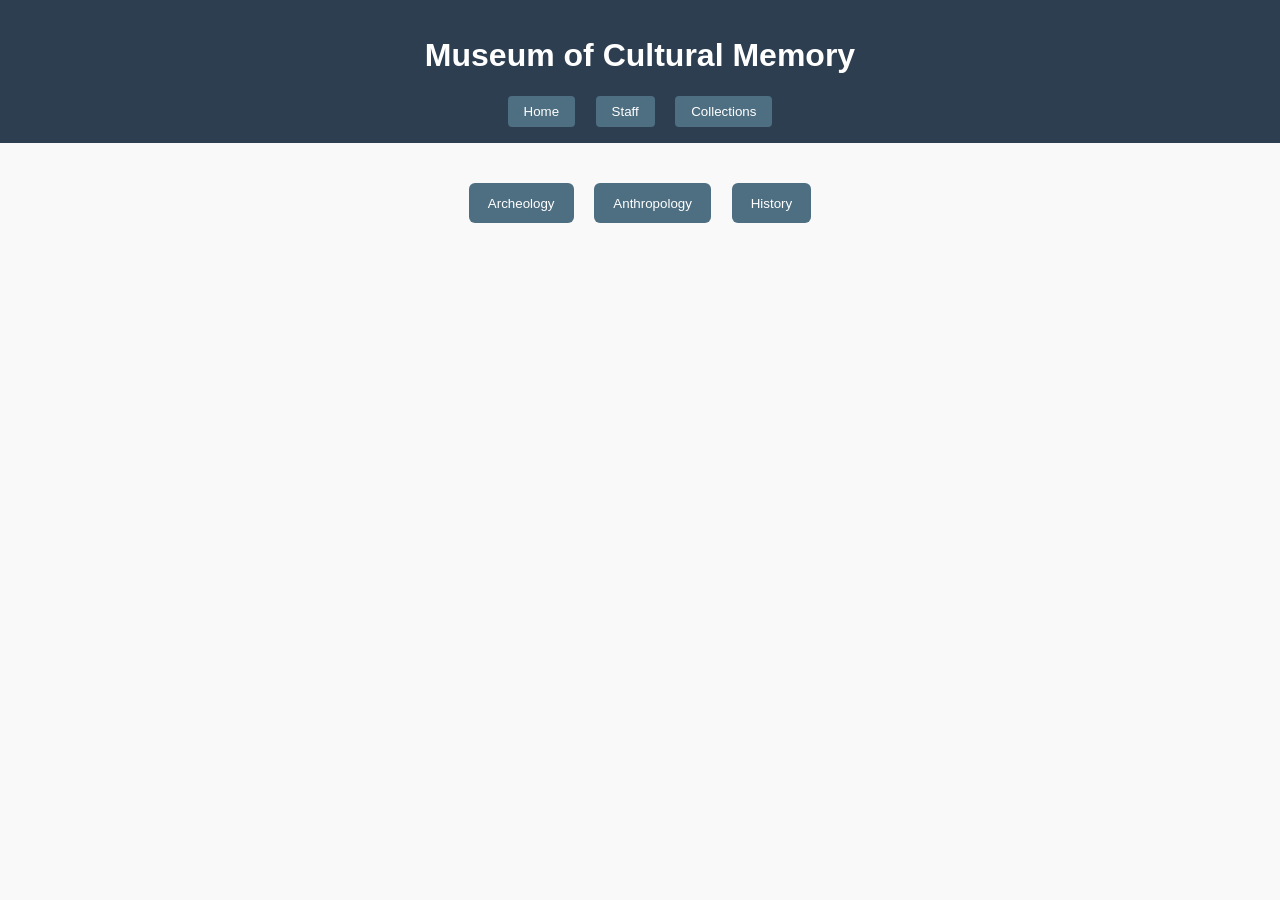
==== html/collections.html @ f775ed13 "commit proj" ====
<!DOCTYPE html>
<html lang="en">
<head>
  <meta charset="UTF-8" />
  <meta name="viewport" content="width=device-width, initial-scale=1.0" />
  <meta name="robots" content="noindex, nofollow" />
  <title>Collections - Museum of Cultural Memory</title>
  <link rel="stylesheet" href="../css/style.css" />
</head>
<body>
  <header>
    <h1>Museum of Cultural Memory</h1>
    <nav>
      <button onclick="location.href='../index.html'">Home</button>
      <button onclick="location.href='staff.html'">Staff</button>
      <button onclick="location.href='collections.html'">Collections</button>
    </nav>
  </header>

  <main class="collections-layout">
    <button>Archeology</button>
    <button>Anthropology</button>
    <button>History</button>
  </main>
</body>
</html>
---- css/style.css ----
body {
  margin: 0;
  font-family: 'Segoe UI', sans-serif;
  background-color: #f9f9f9;
  color: #333;
}

header {
  background-color: #2c3e50;
  color: white;
  padding: 1rem;
  text-align: center;
}

nav {
  margin-top: 0.5rem;
}

nav button {
  margin: 0 0.5rem;
  padding: 0.5rem 1rem;
  background-color: #4e6e81;
  color: white;
  border: none;
  border-radius: 4px;
  cursor: pointer;
}

nav button:hover {
  background-color: #395361;
}

.home-layout section {
  padding: 1.5rem;
  background-color: rgba(255, 255, 255, 0.95);
  margin: 1rem auto;
  max-width: 800px;
  border-radius: 8px;
}

.column-section {
  display: flex;
  justify-content: center;
  gap: 1rem;
  padding: 1rem;
}

.column-section article {
  background-color: #fff;
  padding: 1rem;
  border-radius: 8px;
  flex: 1;
  box-shadow: 0 0 8px rgba(0,0,0,0.1);
}

.staff-layout {
  padding: 1rem;
  display: flex;
  flex-direction: column;
  gap: 2rem;
  max-width: 900px;
  margin: auto;
}

.staff-card {
  display: flex;
  gap: 1rem;
  background-color: white;
  border-radius: 8px;
  box-shadow: 0 0 10px rgba(0,0,0,0.1);
  padding: 1rem;
}

.staff-card img {
  width: 180px;
  height: auto;
  border-radius: 6px;
  object-fit: cover;
}

.collections-layout {
  padding: 2rem;
  text-align: center;
}

.collections-layout button {
  margin: 0.5rem;
  padding: 0.8rem 1.2rem;
  background-color: #4e6e81;
  color: white;
  border: none;
  border-radius: 6px;
  cursor: pointer;
}

.collections-layout button:hover {
  background-color: #395361;
}

footer {
  background-color: #2c3e50;
  color: white;
  padding: 1rem;
  text-align: center;
  margin-top: 2rem;
}
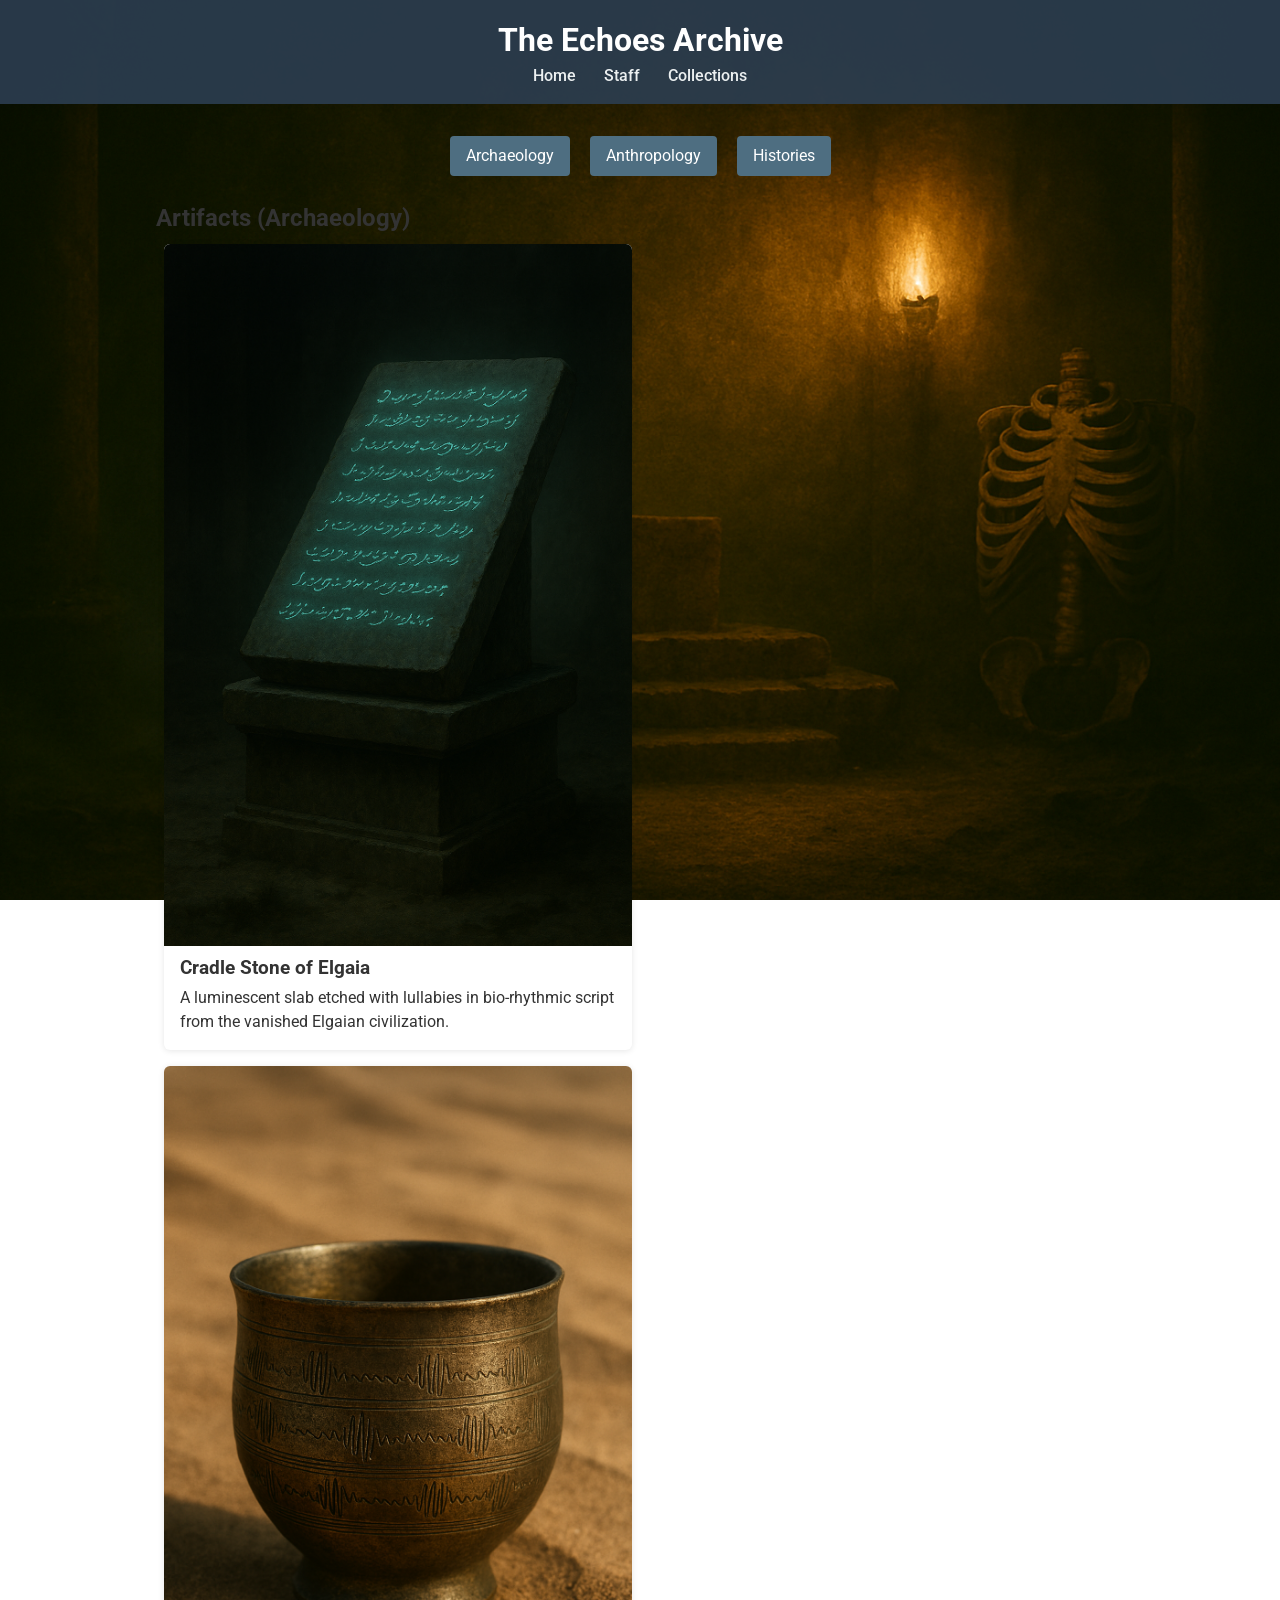
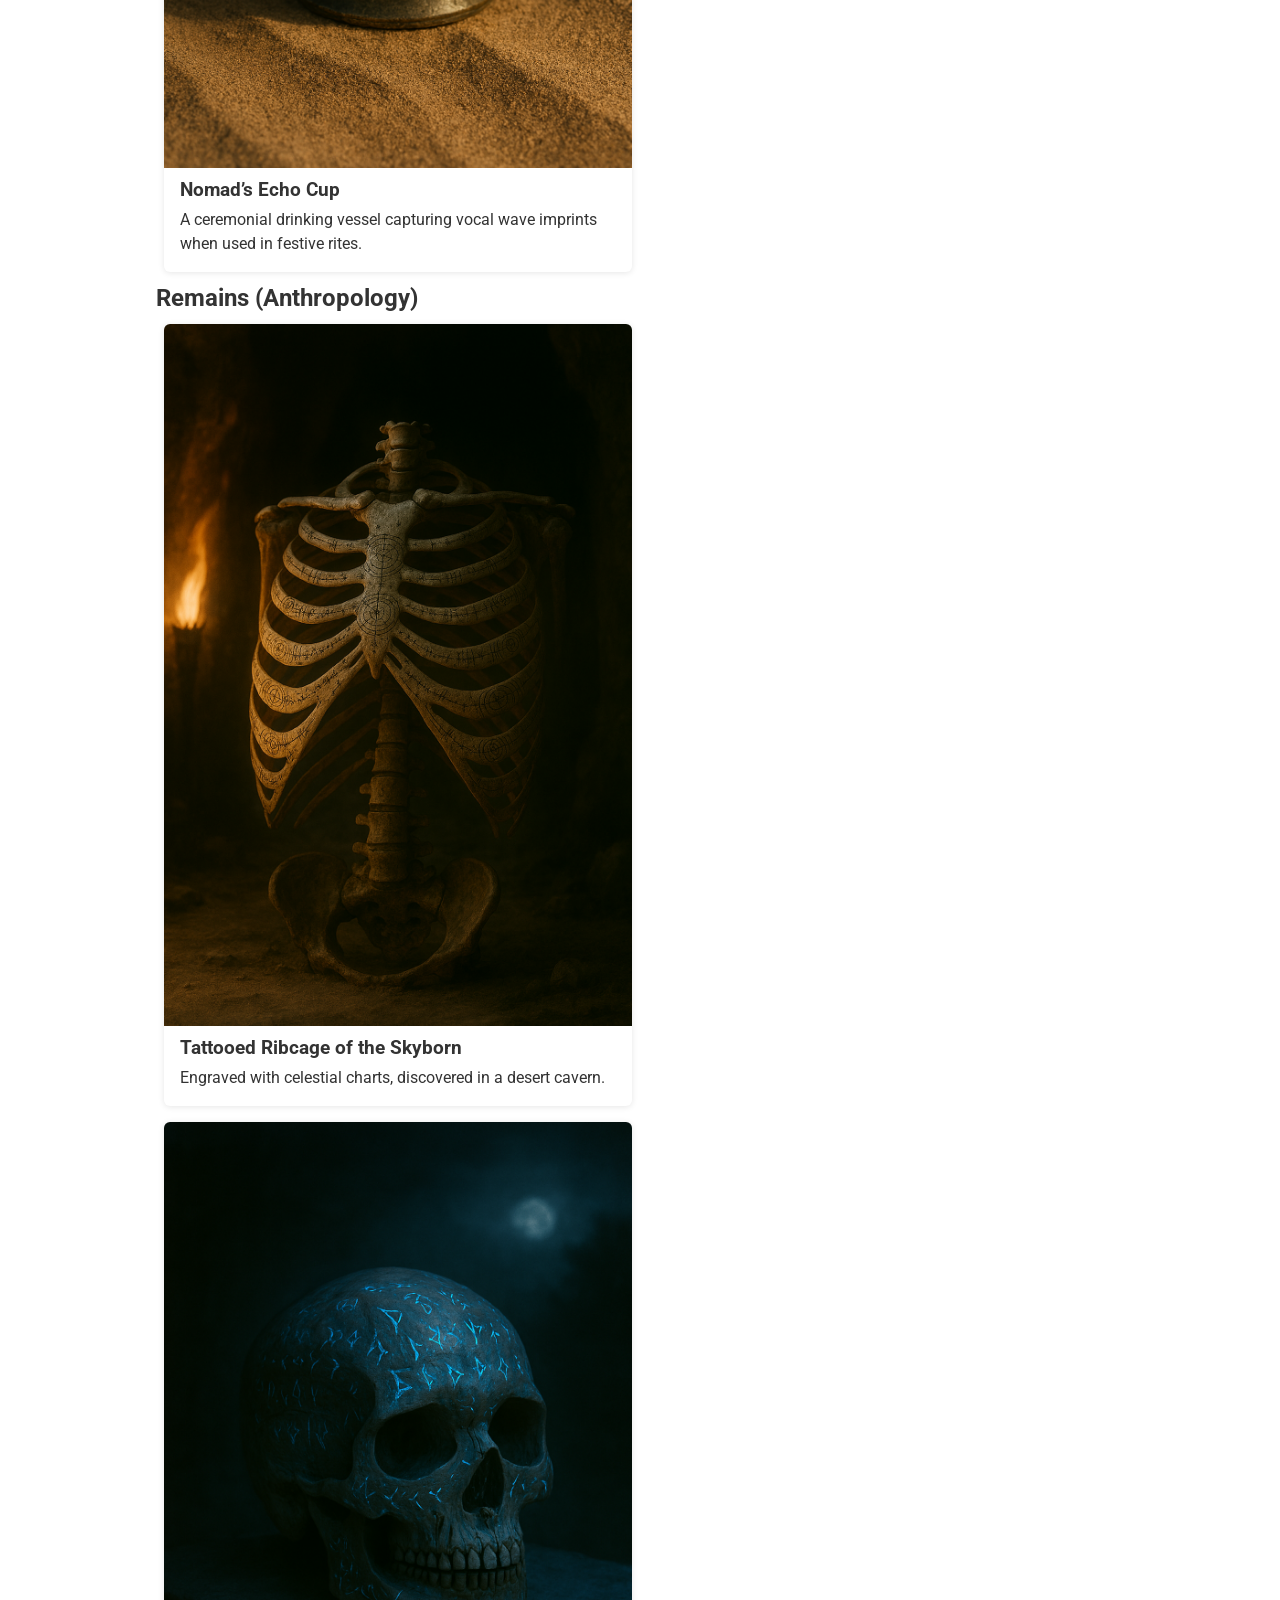
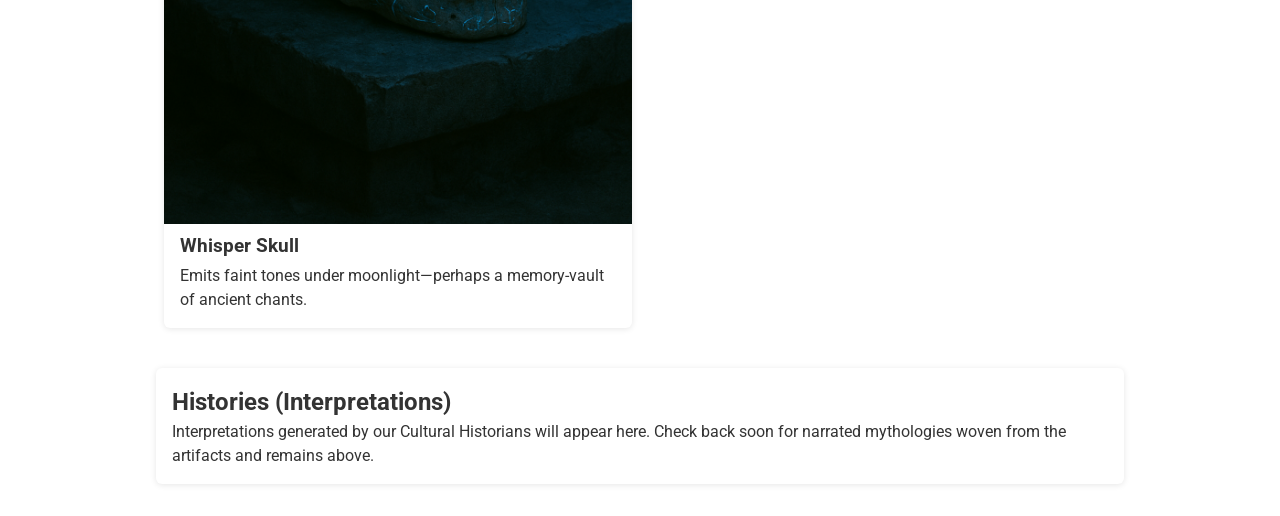
==== commit 592d623f: "forgot to commit :(" ====
--- a/html/collections.html
+++ b/html/collections.html
@@ -4,23 +4,75 @@
   <meta charset="UTF-8" />
   <meta name="viewport" content="width=device-width, initial-scale=1.0" />
   <meta name="robots" content="noindex, nofollow" />
-  <title>Collections - Museum of Cultural Memory</title>
+  <meta name="author" content="Zachary Neal" />
+  <meta name="generator" content="Generated in part with AI assistance for educational purposes." />
+  <title>Collections – The Echoes Archive</title>
   <link rel="stylesheet" href="../css/style.css" />
 </head>
-<body>
+<body class="collections-bg">
   <header>
-    <h1>Museum of Cultural Memory</h1>
-    <nav>
-      <button onclick="location.href='../index.html'">Home</button>
-      <button onclick="location.href='staff.html'">Staff</button>
-      <button onclick="location.href='collections.html'">Collections</button>
+    <h1>The Echoes Archive</h1>
+    <nav class="main-nav">
+      <a href="../index.html">Home</a>
+      <a href="staff.html">Staff</a>
+      <a href="collections.html">Collections</a>
     </nav>
   </header>
 
   <main class="collections-layout">
-    <button>Archeology</button>
-    <button>Anthropology</button>
-    <button>History</button>
+    <nav class="sub-nav">
+      <a href="#archaeology">Archaeology</a>
+      <a href="#anthropology">Anthropology</a>
+      <a href="#histories">Histories</a>
+    </nav>
+
+    <section id="archaeology">
+      <h2>Artifacts (Archaeology)</h2>
+      <div class="artifact-card">
+        <img src="../images/stoneofelgaia.png" alt="Cradle Stone of Elgaia" />
+        <h3>Cradle Stone of Elgaia</h3>
+        <p>
+          A luminescent slab etched with lullabies in bio-rhythmic script
+          from the vanished Elgaian civilization.
+        </p>
+      </div>
+      <div class="artifact-card">
+        <img src="../images/nomadechocup.png" alt="Nomad’s Echo Cup" />
+        <h3>Nomad’s Echo Cup</h3>
+        <p>
+          A ceremonial drinking vessel capturing vocal wave imprints
+          when used in festive rites.
+        </p>
+      </div>
+    </section>
+
+    <section id="anthropology">
+      <h2>Remains (Anthropology)</h2>
+      <div class="remain-card">
+        <img src="../images/tattedribcage.png" alt="Tattooed Ribcage of the Skyborn" />
+        <h3>Tattooed Ribcage of the Skyborn</h3>
+        <p>
+          Engraved with celestial charts, discovered in a desert cavern.
+        </p>
+      </div>
+      <div class="remain-card">
+        <img src="../images/whisperskull.png" alt="Whisper Skull" />
+        <h3>Whisper Skull</h3>
+        <p>
+          Emits faint tones under moonlight—perhaps a memory-vault
+          of ancient chants.
+        </p>
+      </div>
+    </section>
+
+    <section id="histories" class="histories-section">
+      <h2>Histories (Interpretations)</h2>
+      <p>
+        Interpretations generated by our Cultural Historians
+        will appear here. Check back soon for narrated mythologies
+        woven from the artifacts and remains above.
+      </p>
+    </section>
   </main>
 </body>
 </html>
--- a/css/style.css
+++ b/css/style.css
@@ -1,106 +1,222 @@
+/* Google Fonts */
+@import url('https://fonts.googleapis.com/css2?family=Merriweather:wght@300;700&family=Roboto:wght@400;500&display=swap');
+
+* {
+  box-sizing: border-box;
+  margin: 0;
+  padding: 0;
+}
+
 body {
-  margin: 0;
-  font-family: 'Segoe UI', sans-serif;
-  background-color: #f9f9f9;
+  font-family: 'Roboto', sans-serif;
   color: #333;
+  background-color: #f2f2f2;
+  line-height: 1.5;
+}
+
+/* Home background image */
+.home-bg {
+  background: url('../images/bg.png') center/cover fixed no-repeat;
+}
+
+.collections-bg {
+  background: url('../images/collectionsbg.png') center/cover fixed no-repeat;
+}
+
+.staff-bg {
+  background: url('../images/staffbg.png') center/cover fixed no-repeat;
 }
 
 header {
-  background-color: #2c3e50;
-  color: white;
+  background: rgba(44, 62, 80, 0.9);
+  color: #fff;
   padding: 1rem;
   text-align: center;
 }
 
-nav {
-  margin-top: 0.5rem;
-}
-
-nav button {
+.main-nav a {
+  color: #ecf0f1;
+  margin: 0 0.75rem;
+  text-decoration: none;
+  font-weight: 500;
+}
+
+.main-nav a:hover {
+  text-decoration: underline;
+}
+
+.home-layout .hero {
+  background: rgba(255, 255, 255, 0.85);
+  margin: 2rem auto;
+  max-width: 800px;
+  padding: 2rem;
+  border-radius: 8px;
+}
+
+.column-section {
+  display: flex;
+  justify-content: center;
+  gap: 1rem;
+  padding: 1rem;
+}
+
+.column-section article {
+  background: #fff;
+  flex: 1;
+  padding: 1rem;
+  border-radius: 6px;
+  box-shadow: 0 2px 6px rgba(0,0,0,0.1);
+}
+
+footer {
+  background: rgba(44, 62, 80, 0.9);
+  color: #ecf0f1;
+  padding: 1rem;
+  text-align: center;
+  margin-top: 2rem;
+}
+
+/* Staff page */
+.staff-layout {
+  max-width: 900px;
+  margin: 2rem auto;
+  display: flex;
+  flex-direction: column;
+  gap: 1.5rem;
+}
+
+.staff-card {
+  display: flex;
+  background: #fff;
+  border-radius: 8px;
+  overflow: hidden;
+  box-shadow: 0 2px 8px rgba(0,0,0,0.1);
+  align-items: center; /* vertically center content */
+  gap: 1.5rem; /* space between image and text */
+}
+
+.staff-card img {
+  width: 180px;
+  object-fit: cover;
+  border-radius: 8px 0 0 8px;
+}
+
+/* Text content */
+.staff-info {
+  padding: 1rem;
+  flex: 1;
+}
+
+/* --- New styles for alternating layout --- */
+
+/* Reverse layout: image on the right, text on the left */
+.staff-card.reverse {
+  flex-direction: row-reverse;
+}
+
+/* Fix image border radius on reversed cards */
+.staff-card.reverse img {
+  border-radius: 0 8px 8px 0;
+}
+
+/* Responsive tweaks */
+@media (max-width: 600px) {
+  .staff-card,
+  .staff-card.reverse {
+    flex-direction: column;
+    text-align: center;
+  }
+  
+  .staff-card img {
+    width: 100%;
+    max-width: 300px;
+    border-radius: 8px 8px 0 0; /* rounded corners on top */
+  }
+  
+  .staff-card.reverse img {
+    border-radius: 8px 8px 0 0; /* same for reverse */
+  }
+  
+  .staff-info {
+    padding: 1rem 1rem 2rem;
+  }
+}
+  
+/* Collections page */
+.collections-layout {
+  max-width: 1000px;
+  margin: 2rem auto;
+  padding: 0 1rem;
+}
+
+.sub-nav {
+  text-align: center;
+  margin-bottom: 1.5rem;
+}
+
+.sub-nav a {
+  background: #4e6e81;
+  color: #fff;
+  padding: 0.5rem 1rem;
   margin: 0 0.5rem;
-  padding: 0.5rem 1rem;
-  background-color: #4e6e81;
-  color: white;
-  border: none;
+  text-decoration: none;
   border-radius: 4px;
-  cursor: pointer;
-}
-
-nav button:hover {
-  background-color: #395361;
-}
-
-.home-layout section {
+  display: inline-block;
+}
+
+.sub-nav a:hover {
+  background: #395361;
+}
+
+.artifact-card, .remain-card {
+  display: inline-block;
+  width: calc(50% - 1rem);
+  margin: 0.5rem;
+  background: #fff;
+  border-radius: 6px;
+  overflow: hidden;
+  box-shadow: 0 1px 6px rgba(0,0,0,0.1);
+  vertical-align: top;
+}
+
+.artifact-card img, .remain-card img {
+  width: 100%;
+  display: block;
+}
+
+.artifact-card h3, .remain-card h3 {
+  margin: 0.5rem 1rem 0.25rem;
+}
+
+.artifact-card p, .remain-card p {
+  margin: 0 1rem 1rem;
+}
+
+.histories-section {
+  background: #fff;
+  padding: 1rem;
+  margin-top: 2rem;
+  border-radius: 6px;
+  box-shadow: 0 1px 6px rgba(0,0,0,0.1);
+}
+
+.card {
+  background-color: rgba(255, 255, 255, 0.95);
+  border-radius: 8px;
   padding: 1.5rem;
-  background-color: rgba(255, 255, 255, 0.95);
   margin: 1rem auto;
   max-width: 800px;
-  border-radius: 8px;
+  box-shadow: 0 4px 10px rgba(0, 0, 0, 0.2);
 }
 
 .column-section {
   display: flex;
+  gap: 1rem;
+  flex-wrap: wrap;
   justify-content: center;
-  gap: 1rem;
-  padding: 1rem;
-}
-
-.column-section article {
-  background-color: #fff;
-  padding: 1rem;
-  border-radius: 8px;
-  flex: 1;
-  box-shadow: 0 0 8px rgba(0,0,0,0.1);
-}
-
-.staff-layout {
-  padding: 1rem;
-  display: flex;
-  flex-direction: column;
-  gap: 2rem;
-  max-width: 900px;
-  margin: auto;
-}
-
-.staff-card {
-  display: flex;
-  gap: 1rem;
-  background-color: white;
-  border-radius: 8px;
-  box-shadow: 0 0 10px rgba(0,0,0,0.1);
-  padding: 1rem;
-}
-
-.staff-card img {
-  width: 180px;
-  height: auto;
-  border-radius: 6px;
-  object-fit: cover;
-}
-
-.collections-layout {
-  padding: 2rem;
-  text-align: center;
-}
-
-.collections-layout button {
-  margin: 0.5rem;
-  padding: 0.8rem 1.2rem;
-  background-color: #4e6e81;
-  color: white;
-  border: none;
-  border-radius: 6px;
-  cursor: pointer;
-}
-
-.collections-layout button:hover {
-  background-color: #395361;
-}
-
-footer {
-  background-color: #2c3e50;
-  color: white;
-  padding: 1rem;
-  text-align: center;
-  margin-top: 2rem;
+}
+
+.column-section .card {
+  flex: 1 1 250px;
+  max-width: 300px;
 }
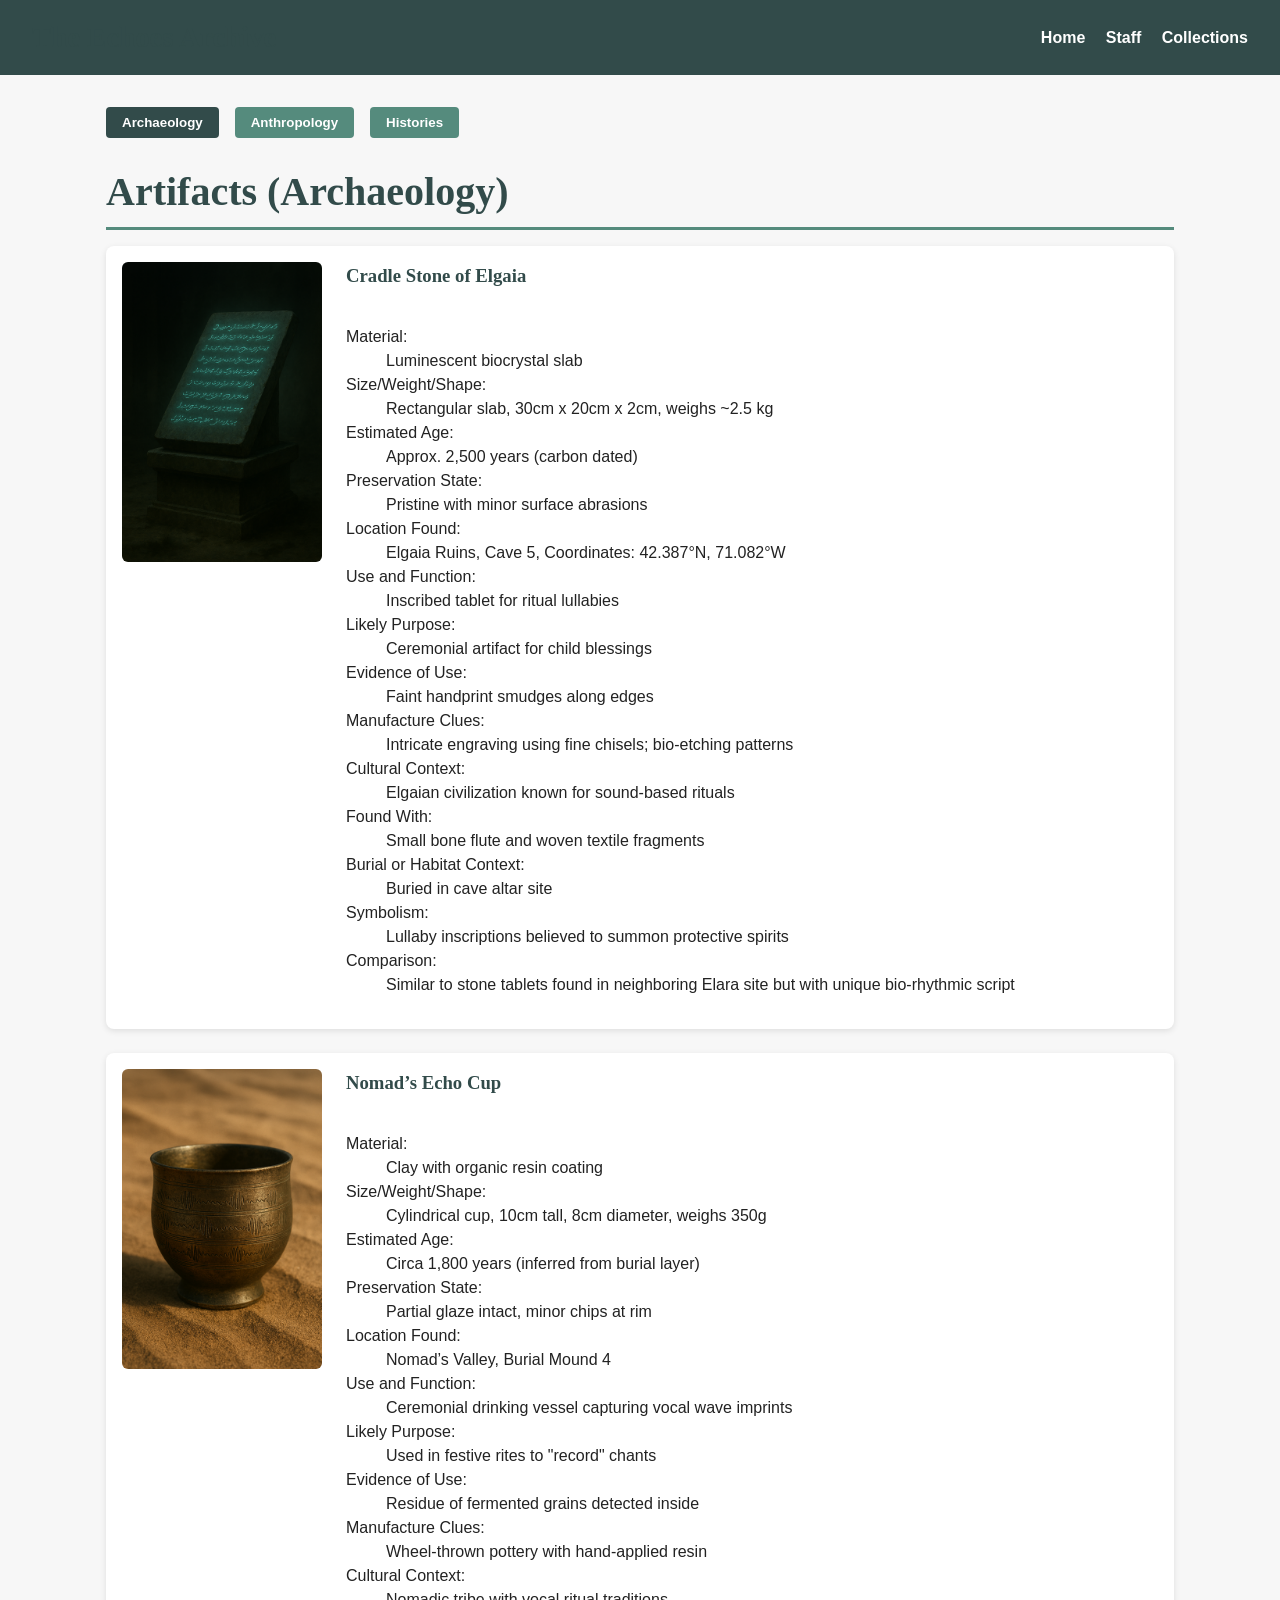
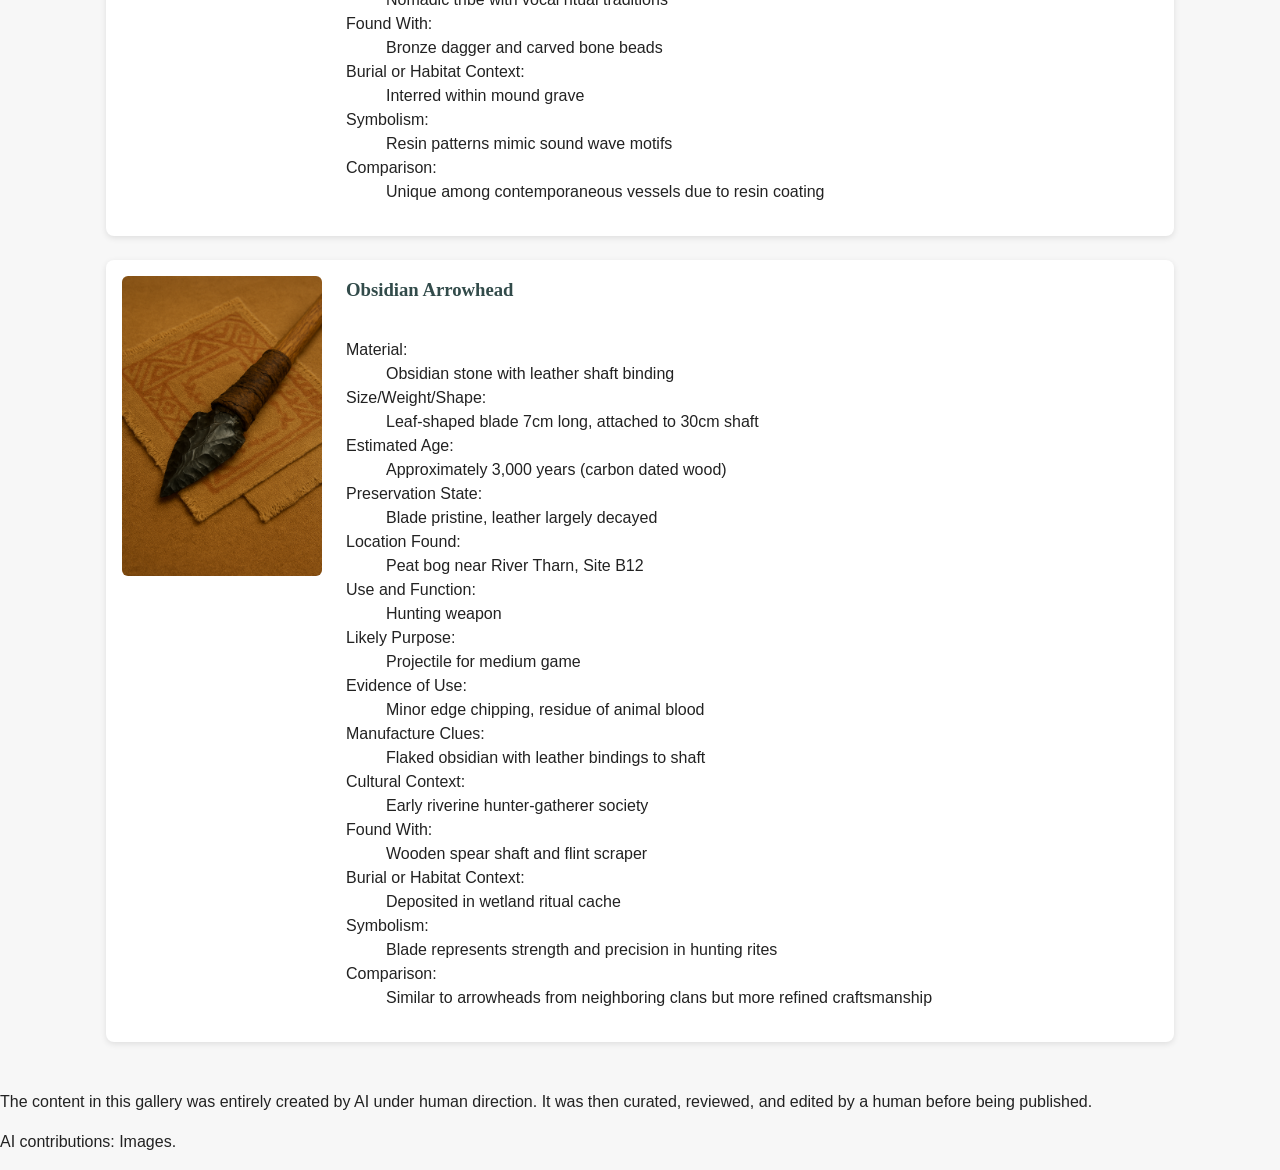
==== commit 09322aa2: "all" ====
--- a/html/collections.html
+++ b/html/collections.html
@@ -2,71 +2,187 @@
 <html lang="en">
 <head>
   <meta charset="UTF-8" />
-  <meta name="viewport" content="width=device-width, initial-scale=1.0" />
+  <meta name="viewport" content="width=device-width, initial-scale=1" />
   <meta name="robots" content="noindex, nofollow" />
   <meta name="author" content="Zachary Neal" />
   <meta name="generator" content="Generated in part with AI assistance for educational purposes." />
   <title>Collections – The Echoes Archive</title>
-  <link rel="stylesheet" href="../css/style.css" />
+  <link rel="stylesheet" href="../css/collectionStyle.css" />
 </head>
 <body class="collections-bg">
   <header>
     <h1>The Echoes Archive</h1>
-    <nav class="main-nav">
+    <nav class="main-nav" aria-label="Main navigation">
       <a href="../index.html">Home</a>
       <a href="staff.html">Staff</a>
-      <a href="collections.html">Collections</a>
+      <a href="collections.html" aria-current="page">Collections</a>
     </nav>
   </header>
 
-  <main class="collections-layout">
-    <nav class="sub-nav">
-      <a href="#archaeology">Archaeology</a>
-      <a href="#anthropology">Anthropology</a>
-      <a href="#histories">Histories</a>
+  <main class="collections-layout" role="main">
+    <nav class="sub-nav" aria-label="Collections category navigation">
+      <button id="btn-arch" class="active" aria-controls="archaeology" aria-expanded="true" onclick="showSection('archaeology', this)">Archaeology</button>
+      <button id="btn-anthro" aria-controls="anthropology" aria-expanded="false" onclick="showSection('anthropology', this)">Anthropology</button>
+      <button id="btn-hist" aria-controls="histories" aria-expanded="false" onclick="showSection('histories', this)">Histories</button>
     </nav>
 
-    <section id="archaeology">
-      <h2>Artifacts (Archaeology)</h2>
-      <div class="artifact-card">
-        <img src="../images/stoneofelgaia.png" alt="Cradle Stone of Elgaia" />
-        <h3>Cradle Stone of Elgaia</h3>
-        <p>
-          A luminescent slab etched with lullabies in bio-rhythmic script
-          from the vanished Elgaian civilization.
-        </p>
-      </div>
-      <div class="artifact-card">
-        <img src="../images/nomadechocup.png" alt="Nomad’s Echo Cup" />
-        <h3>Nomad’s Echo Cup</h3>
-        <p>
-          A ceremonial drinking vessel capturing vocal wave imprints
-          when used in festive rites.
-        </p>
-      </div>
+    <!-- Archaeology Section -->
+    <section id="archaeology" class="collection-section active" aria-label="Archaeology Artifacts">
+      <h1 class="collection-title">Artifacts (Archaeology)</h1>
+
+      <!-- Artifact 1 -->
+      <article class="artifact-card" tabindex="0">
+        <img src="../images/collections/stoneofelgaia.png" alt="Cradle Stone of Elgaia, luminescent slab etched with bio-rhythmic script" />
+        <div class="artifact-info">
+          <h3>Cradle Stone of Elgaia</h3>
+          <dl class="metadata-list">
+            <dt>Material:</dt><dd>Luminescent biocrystal slab</dd>
+            <dt>Size/Weight/Shape:</dt><dd>Rectangular slab, 30cm x 20cm x 2cm, weighs ~2.5 kg</dd>
+            <dt>Estimated Age:</dt><dd>Approx. 2,500 years (carbon dated)</dd>
+            <dt>Preservation State:</dt><dd>Pristine with minor surface abrasions</dd>
+            <dt>Location Found:</dt><dd>Elgaia Ruins, Cave 5, Coordinates: 42.387°N, 71.082°W</dd>
+            <dt>Use and Function:</dt><dd>Inscribed tablet for ritual lullabies</dd>
+            <dt>Likely Purpose:</dt><dd>Ceremonial artifact for child blessings</dd>
+            <dt>Evidence of Use:</dt><dd>Faint handprint smudges along edges</dd>
+            <dt>Manufacture Clues:</dt><dd>Intricate engraving using fine chisels; bio-etching patterns</dd>
+            <dt>Cultural Context:</dt><dd>Elgaian civilization known for sound-based rituals</dd>
+            <dt>Found With:</dt><dd>Small bone flute and woven textile fragments</dd>
+            <dt>Burial or Habitat Context:</dt><dd>Buried in cave altar site</dd>
+            <dt>Symbolism:</dt><dd>Lullaby inscriptions believed to summon protective spirits</dd>
+            <dt>Comparison:</dt><dd>Similar to stone tablets found in neighboring Elara site but with unique bio-rhythmic script</dd>
+          </dl>
+        </div>
+      </article>
+
+      <!-- Artifact 2 -->
+      <article class="artifact-card" tabindex="0">
+        <img src="../images/collections/nomadechocup.png" alt="Nomad’s Echo Cup, ceremonial drinking vessel" />
+        <div class="artifact-info">
+          <h3>Nomad’s Echo Cup</h3>
+          <dl class="metadata-list">
+            <dt>Material:</dt><dd>Clay with organic resin coating</dd>
+            <dt>Size/Weight/Shape:</dt><dd>Cylindrical cup, 10cm tall, 8cm diameter, weighs 350g</dd>
+            <dt>Estimated Age:</dt><dd>Circa 1,800 years (inferred from burial layer)</dd>
+            <dt>Preservation State:</dt><dd>Partial glaze intact, minor chips at rim</dd>
+            <dt>Location Found:</dt><dd>Nomad’s Valley, Burial Mound 4</dd>
+            <dt>Use and Function:</dt><dd>Ceremonial drinking vessel capturing vocal wave imprints</dd>
+            <dt>Likely Purpose:</dt><dd>Used in festive rites to "record" chants</dd>
+            <dt>Evidence of Use:</dt><dd>Residue of fermented grains detected inside</dd>
+            <dt>Manufacture Clues:</dt><dd>Wheel-thrown pottery with hand-applied resin</dd>
+            <dt>Cultural Context:</dt><dd>Nomadic tribe with vocal ritual traditions</dd>
+            <dt>Found With:</dt><dd>Bronze dagger and carved bone beads</dd>
+            <dt>Burial or Habitat Context:</dt><dd>Interred within mound grave</dd>
+            <dt>Symbolism:</dt><dd>Resin patterns mimic sound wave motifs</dd>
+            <dt>Comparison:</dt><dd>Unique among contemporaneous vessels due to resin coating</dd>
+          </dl>
+        </div>
+      </article>
+
+      <!-- Artifact 3 -->
+      <article class="artifact-card" tabindex="0">
+        <img src="../images/collections/obarrow.png" alt="Obsidian arrowhead with leather wrap" />
+        <div class="artifact-info">
+          <h3>Obsidian Arrowhead</h3>
+          <dl class="metadata-list">
+            <dt>Material:</dt><dd>Obsidian stone with leather shaft binding</dd>
+            <dt>Size/Weight/Shape:</dt><dd>Leaf-shaped blade 7cm long, attached to 30cm shaft</dd>
+            <dt>Estimated Age:</dt><dd>Approximately 3,000 years (carbon dated wood)</dd>
+            <dt>Preservation State:</dt><dd>Blade pristine, leather largely decayed</dd>
+            <dt>Location Found:</dt><dd>Peat bog near River Tharn, Site B12</dd>
+            <dt>Use and Function:</dt><dd>Hunting weapon</dd>
+            <dt>Likely Purpose:</dt><dd>Projectile for medium game</dd>
+            <dt>Evidence of Use:</dt><dd>Minor edge chipping, residue of animal blood</dd>
+            <dt>Manufacture Clues:</dt><dd>Flaked obsidian with leather bindings to shaft</dd>
+            <dt>Cultural Context:</dt><dd>Early riverine hunter-gatherer society</dd>
+            <dt>Found With:</dt><dd>Wooden spear shaft and flint scraper</dd>
+            <dt>Burial or Habitat Context:</dt><dd>Deposited in wetland ritual cache</dd>
+            <dt>Symbolism:</dt><dd>Blade represents strength and precision in hunting rites</dd>
+            <dt>Comparison:</dt><dd>Similar to arrowheads from neighboring clans but more refined craftsmanship</dd>
+          </dl>
+        </div>
+      </article>
     </section>
 
-    <section id="anthropology">
-      <h2>Remains (Anthropology)</h2>
-      <div class="remain-card">
-        <img src="../images/tattedribcage.png" alt="Tattooed Ribcage of the Skyborn" />
-        <h3>Tattooed Ribcage of the Skyborn</h3>
-        <p>
-          Engraved with celestial charts, discovered in a desert cavern.
-        </p>
-      </div>
-      <div class="remain-card">
-        <img src="../images/whisperskull.png" alt="Whisper Skull" />
-        <h3>Whisper Skull</h3>
-        <p>
-          Emits faint tones under moonlight—perhaps a memory-vault
-          of ancient chants.
-        </p>
-      </div>
+    <!-- Anthropology Section -->
+    <section id="anthropology" class="collection-section" aria-label="Anthropology Remains">
+      <h1 class="collection-title">Remains (Anthropology)</h1>
+
+      <!-- Remain 1 -->
+      <article class="remain-card" tabindex="0">
+        <img src="../images/collections/tattedribcage.png" alt="Tattooed ribcage of the Skyborn engraved with celestial charts" />
+        <div class="remain-info">
+          <h3>Tattooed Ribcage of the Skyborn</h3>
+          <dl class="metadata-list">
+            <dt>Material:</dt><dd>Human skeletal remains</dd>
+            <dt>Size/Weight/Shape:</dt><dd>Adult ribcage, intact, approx. 40cm wide</dd>
+            <dt>Estimated Age:</dt><dd>About 1,200 years old (radiocarbon dating)</dd>
+            <dt>Preservation State:</dt><dd>Partial skeleton, ribcage well preserved with tattoos visible</dd>
+            <dt>Location Found:</dt><dd>Desert cavern near Skyborn Oasis, Coordinates: 25.678°N, 52.456°E</dd>
+            <dt>Use and Function:</dt><dd>Likely ceremonial relic</dd>
+            <dt>Likely Purpose:</dt><dd>Symbolic, possibly a shaman or leader's remains</dd>
+            <dt>Evidence of Use:</dt><dd>Clear tattoo ink patterns remain despite age</dd>
+            <dt>Manufacture Clues:</dt><dd>Tattoos created using iron oxide pigment</dd>
+            <dt>Cultural Context:</dt><dd>Skyborn tribe revered celestial navigation</dd>
+            <dt>Found With:</dt><dd>Beads made from desert stones and bone tools</dd>
+            <dt>Burial or Habitat Context:</dt><dd>Placed within a ritual burial chamber</dd>
+            <dt>Symbolism:</dt><dd>Celestial charts possibly map spiritual journey</dd>
+            <dt>Comparison:</dt><dd>Similar to other tattooed remains found in Oasis region</dd>
+          </dl>
+        </div>
+      </article>
+
+      <!-- Remain 2 -->
+      <article class="remain-card" tabindex="0">
+        <img src="../images/collections/whisperskull.png" alt="Whisper Skull emitting faint tones under moonlight" />
+        <div class="remain-info">
+          <h3>Whisper Skull</h3>
+          <dl class="metadata-list">
+            <dt>Material:</dt><dd>Human skull with hollowed cranium</dd>
+            <dt>Size/Weight/Shape:</dt><dd>Adult human skull, 22cm long, lightweight due to hollowness</dd>
+            <dt>Estimated Age:</dt><dd>Approx. 900 years old (contextual dating)</dd>
+            <dt>Preservation State:</dt><dd>Well preserved, minor cracks</dd>
+            <dt>Location Found:</dt><dd>Moonlit cave, Whisper Valley</dd>
+            <dt>Use and Function:</dt><dd>Possibly a ritual sound instrument</dd>
+            <dt>Likely Purpose:</dt><dd>Used to emit faint tones during ceremonies</dd>
+            <dt>Evidence of Use:</dt><dd>Wear marks near nasal cavity and hollow</dd>
+            <dt>Manufacture Clues:</dt><dd>Deliberate hollowness, smoothed edges</dd>
+            <dt>Cultural Context:</dt><dd>Local tribe with strong sound ritual practices</dd>
+            <dt>Found With:</dt><dd>Animal bones and carved wooden sticks</dd>
+            <dt>Burial or Habitat Context:</dt><dd>Found inside sacred cave</dd>
+            <dt>Symbolism:</dt><dd>Believed to house voices of ancestors</dd>
+            <dt>Comparison:</dt><dd>Rare find, no close analogs in surrounding areas</dd>
+          </dl>
+        </div>
+      </article>
+
+      <!-- Remain 3 -->
+      <article class="remain-card" tabindex="0">
+        <img src="../images/collections/maskfragment.png" alt="Fragment of ceremonial mask with intricate carvings" />
+        <div class="remain-info">
+          <h3>Ceremonial Mask Fragment</h3>
+          <dl class="metadata-list">
+            <dt>Material:</dt><dd>Carved wood with pigment remnants</dd>
+            <dt>Size/Weight/Shape:</dt><dd>Fragment approx. 15cm x 10cm, curved piece</dd>
+            <dt>Estimated Age:</dt><dd>Estimated 1,600 years old (stratigraphy)</dd>
+            <dt>Preservation State:</dt><dd>Partial, worn edges and faded colors</dd>
+            <dt>Location Found:</dt><dd>Ancient burial site, Site Delta</dd>
+            <dt>Use and Function:</dt><dd>Likely ceremonial mask used in rituals</dd>
+            <dt>Likely Purpose:</dt><dd>Worn by tribal elders or spiritual leaders</dd>
+            <dt>Evidence of Use:</dt><dd>Wear on edges, traces of pigments</dd>
+            <dt>Manufacture Clues:</dt><dd>Carved using obsidian tools, painted with natural dyes</dd>
+            <dt>Cultural Context:</dt><dd>Belonged to Delta tribe known for spiritual ceremonies</dd>
+            <dt>Found With:</dt><dd>Charcoal remains and ceremonial robes</dd>
+            <dt>Burial or Habitat Context:</dt><dd>Buried in tomb with other ritual objects</dd>
+            <dt>Symbolism:</dt><dd>Mask patterns represent ancestral spirits</dd>
+            <dt>Comparison:</dt><dd>Similar motifs found on pottery shards in same site</dd>
+          </dl>
+        </div>
+      </article>
     </section>
 
-    <section id="histories" class="histories-section">
-      <h2>Histories (Interpretations)</h2>
+    <!-- Histories Section -->
+    <section id="histories" class="collection-section" aria-label="Histories Interpretations">
+      <h1 class="collection-title">Histories (Interpretations)</h1>
       <p>
         Interpretations generated by our Cultural Historians
         will appear here. Check back soon for narrated mythologies
@@ -74,5 +190,32 @@
       </p>
     </section>
   </main>
+
+  <footer class="ai-note" role="contentinfo">
+    <p>
+      The content in this gallery was entirely created by AI under human direction.
+      It was then curated, reviewed, and edited by a human before being published.
+    </p>
+    <p>
+      AI contributions: Images.
+    </p>
+  </footer>
+
+  <script>
+    function showSection(sectionId, btn) {
+      const sections = document.querySelectorAll('.collection-section');
+      sections.forEach(s => s.classList.remove('active'));
+      document.getElementById(sectionId).classList.add('active');
+
+      // Update buttons aria-expanded and active class
+      const buttons = document.querySelectorAll('.sub-nav button');
+      buttons.forEach(b => {
+        b.classList.remove('active');
+        b.setAttribute('aria-expanded', 'false');
+      });
+      btn.classList.add('active');
+      btn.setAttribute('aria-expanded', 'true');
+    }
+  </script>
 </body>
 </html>
--- a/css/collectionStyle.css
+++ b/css/collectionStyle.css
@@ -0,0 +1,131 @@
+/* style.css - external stylesheet for The Echoes Archive */
+@import url('https://fonts.googleapis.com/css2?family=Merriweather:wght@300;700&family=Roboto:wght@400;500&display=swap');
+/* Reset & base */
+*,
+*::before,
+*::after {
+  box-sizing: border-box;
+}
+
+body {
+  margin: 0;
+  padding: 0;
+  font-family: 'Segoe UI', Tahoma, Geneva, Verdana, sans-serif;
+  color: #222;
+  background-color: #f7f7f7;
+  line-height: 1.5;
+}
+
+h1, h2, h3 {
+  font-family: 'Merriweather', serif;
+  color: #324b4a;
+  margin-top: 0;
+}
+
+/* Header */
+header {
+  background: #324b4a;
+  color: white;
+  padding: 1rem 2rem;
+  display: flex;
+  justify-content: space-between;
+  align-items: center;
+  flex-wrap: wrap;
+}
+
+header h1 {
+  font-size: 1.8rem;
+  margin: 0;
+}
+
+nav.main-nav a {
+  color: white;
+  margin-left: 1rem;
+  text-decoration: none;
+  font-weight: 600;
+}
+
+nav.main-nav a:hover,
+nav.sub-nav button:hover {
+  text-decoration: underline;
+}
+
+/* Main layout */
+main.collections-layout {
+  max-width: 1100px;
+  margin: 2rem auto;
+  padding: 0 1rem;
+}
+
+/* Sub-nav buttons */
+nav.sub-nav {
+  display: flex;
+  gap: 1rem;
+  margin-bottom: 1.5rem;
+  flex-wrap: wrap;
+}
+
+nav.sub-nav button {
+  padding: 0.5rem 1rem;
+  background-color: #558b7d;
+  border: none;
+  border-radius: 4px;
+  color: white;
+  font-weight: 600;
+  cursor: pointer;
+  transition: background-color 0.3s ease;
+}
+
+nav.sub-nav button.active,
+nav.sub-nav button:focus {
+  background-color: #324b4a;
+  outline: none;
+}
+
+/* Sections */
+section.collection-section {
+  display: none;
+  margin-bottom: 3rem;
+}
+
+section.collection-section.active {
+  display: block;
+}
+
+/* Collection title */
+h1.collection-title {
+  font-size: 2.5rem;
+  margin-bottom: 1rem;
+  border-bottom: 3px solid #558b7d;
+  padding-bottom: 0.3rem;
+}
+
+/* Cards */
+.artifact-card, .remain-card {
+  display: flex;
+  gap: 1.5rem;
+  background-color: white;
+  padding: 1rem;
+  margin-bottom: 1.5rem;
+  border-radius: 8px;
+  box-shadow: 0 2px 6px rgba(0,0,0,0.1);
+  align-items: flex-start;
+}
+
+.artifact-card img, .remain-card img {
+  max-width: 200px;
+  width: 100%;
+  border-radius: 6px;
+  object-fit: cover;
+  flex-shrink: 0;
+}
+
+/* Info container */
+.artifact-info, .remain-info {
+  flex-grow: 1;
+  display: flex;
+  flex-direction: column;
+}
+
+/* Artifact titles */
+.artifact
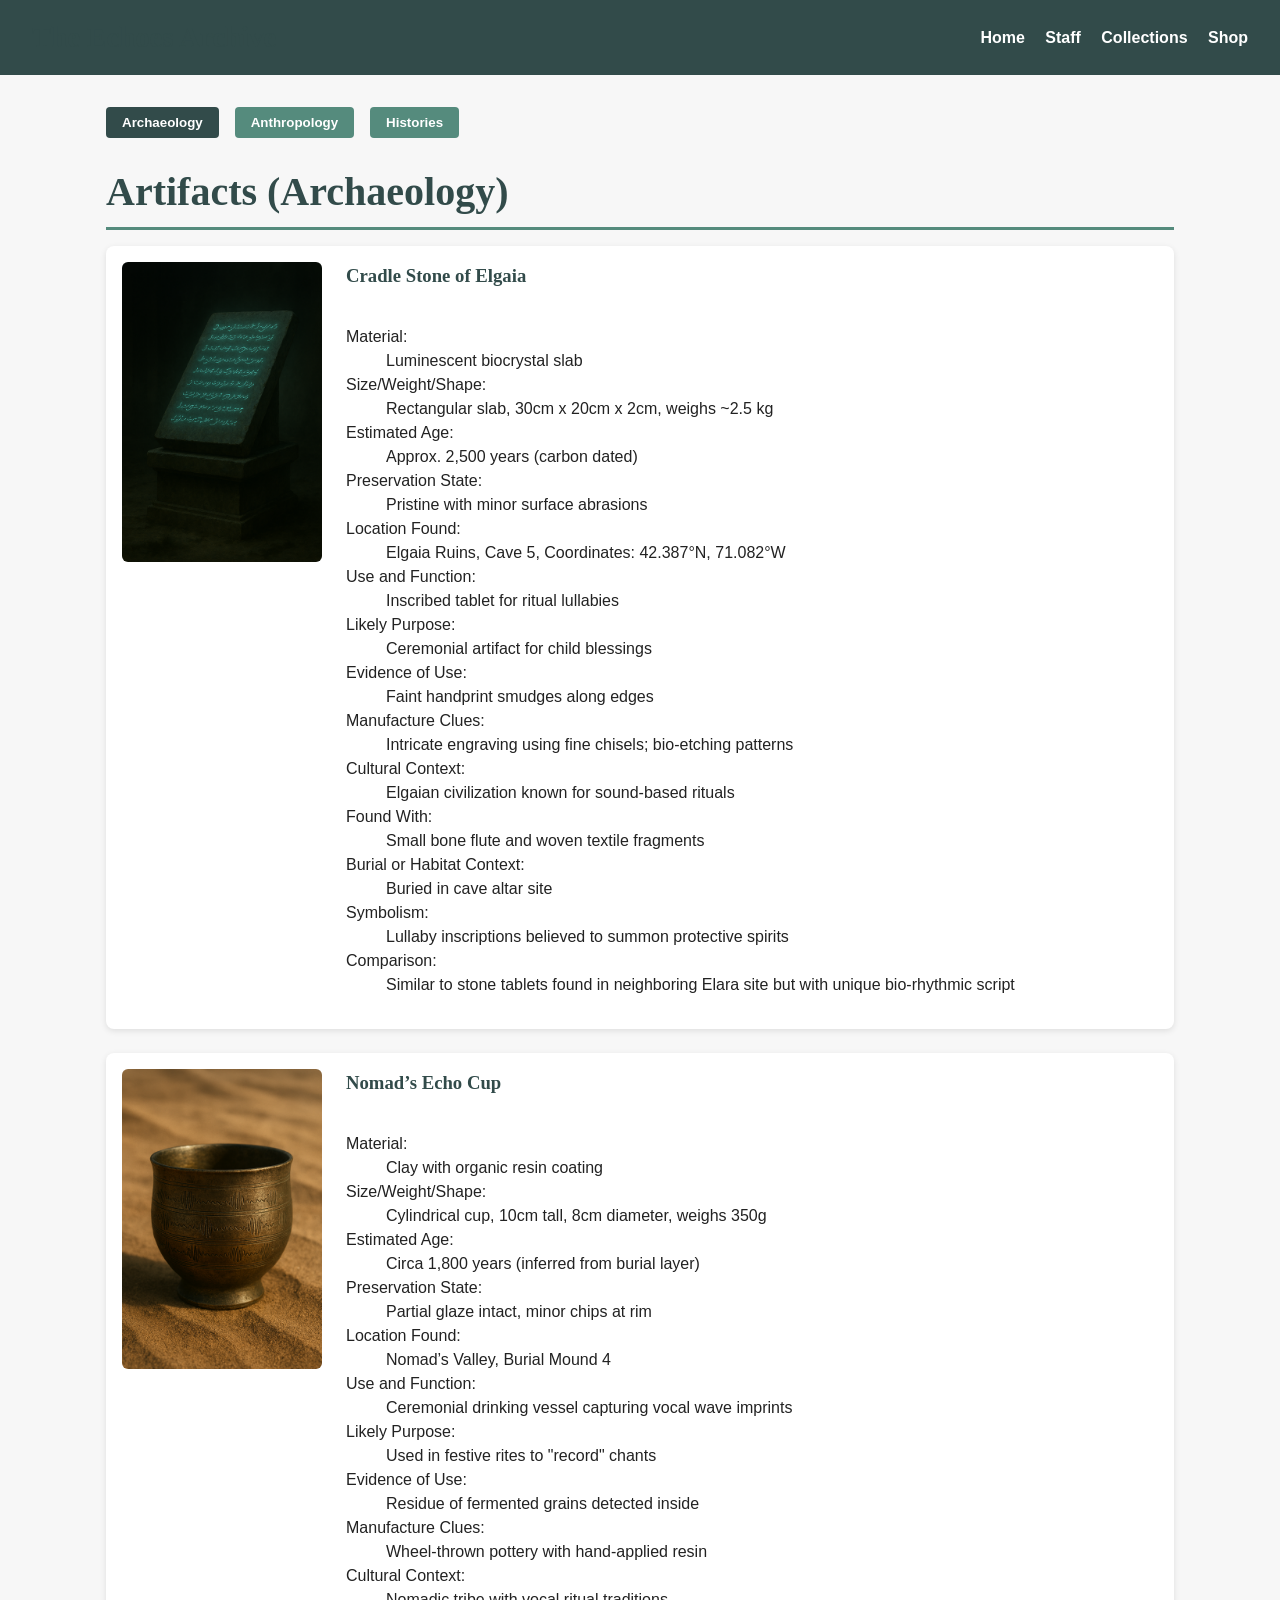
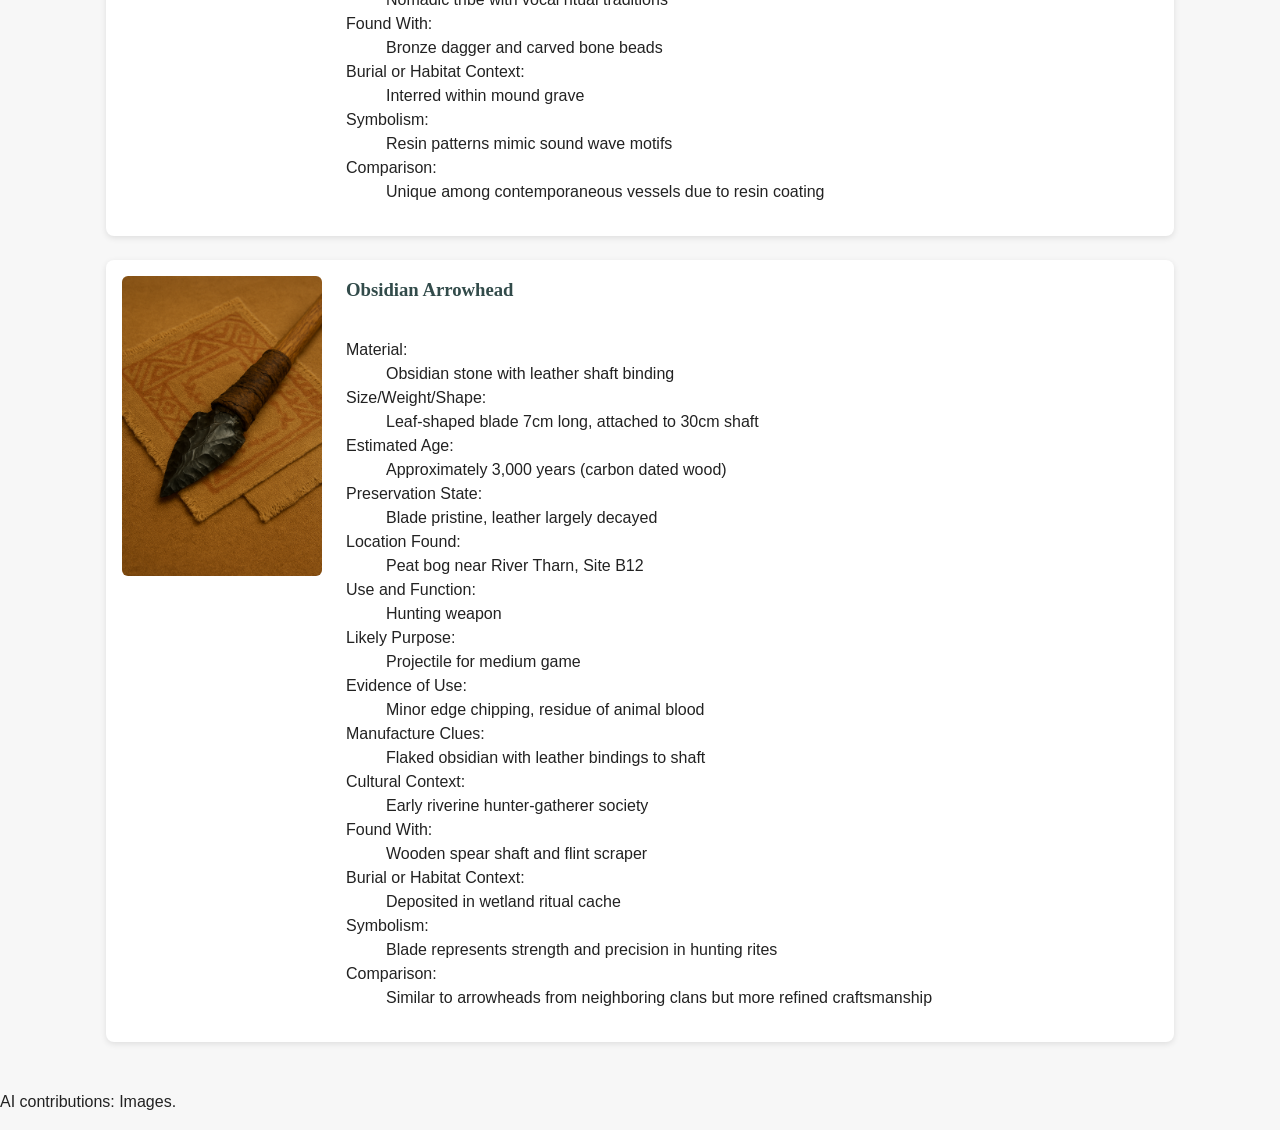
==== commit 3587a225: "ad" ====
--- a/html/collections.html
+++ b/html/collections.html
@@ -16,6 +16,7 @@
       <a href="../index.html">Home</a>
       <a href="staff.html">Staff</a>
       <a href="collections.html" aria-current="page">Collections</a>
+      <a href="shop-template.html">Shop</a>
     </nav>
   </header>
 
@@ -193,10 +194,6 @@
 
   <footer class="ai-note" role="contentinfo">
     <p>
-      The content in this gallery was entirely created by AI under human direction.
-      It was then curated, reviewed, and edited by a human before being published.
-    </p>
-    <p>
       AI contributions: Images.
     </p>
   </footer>
